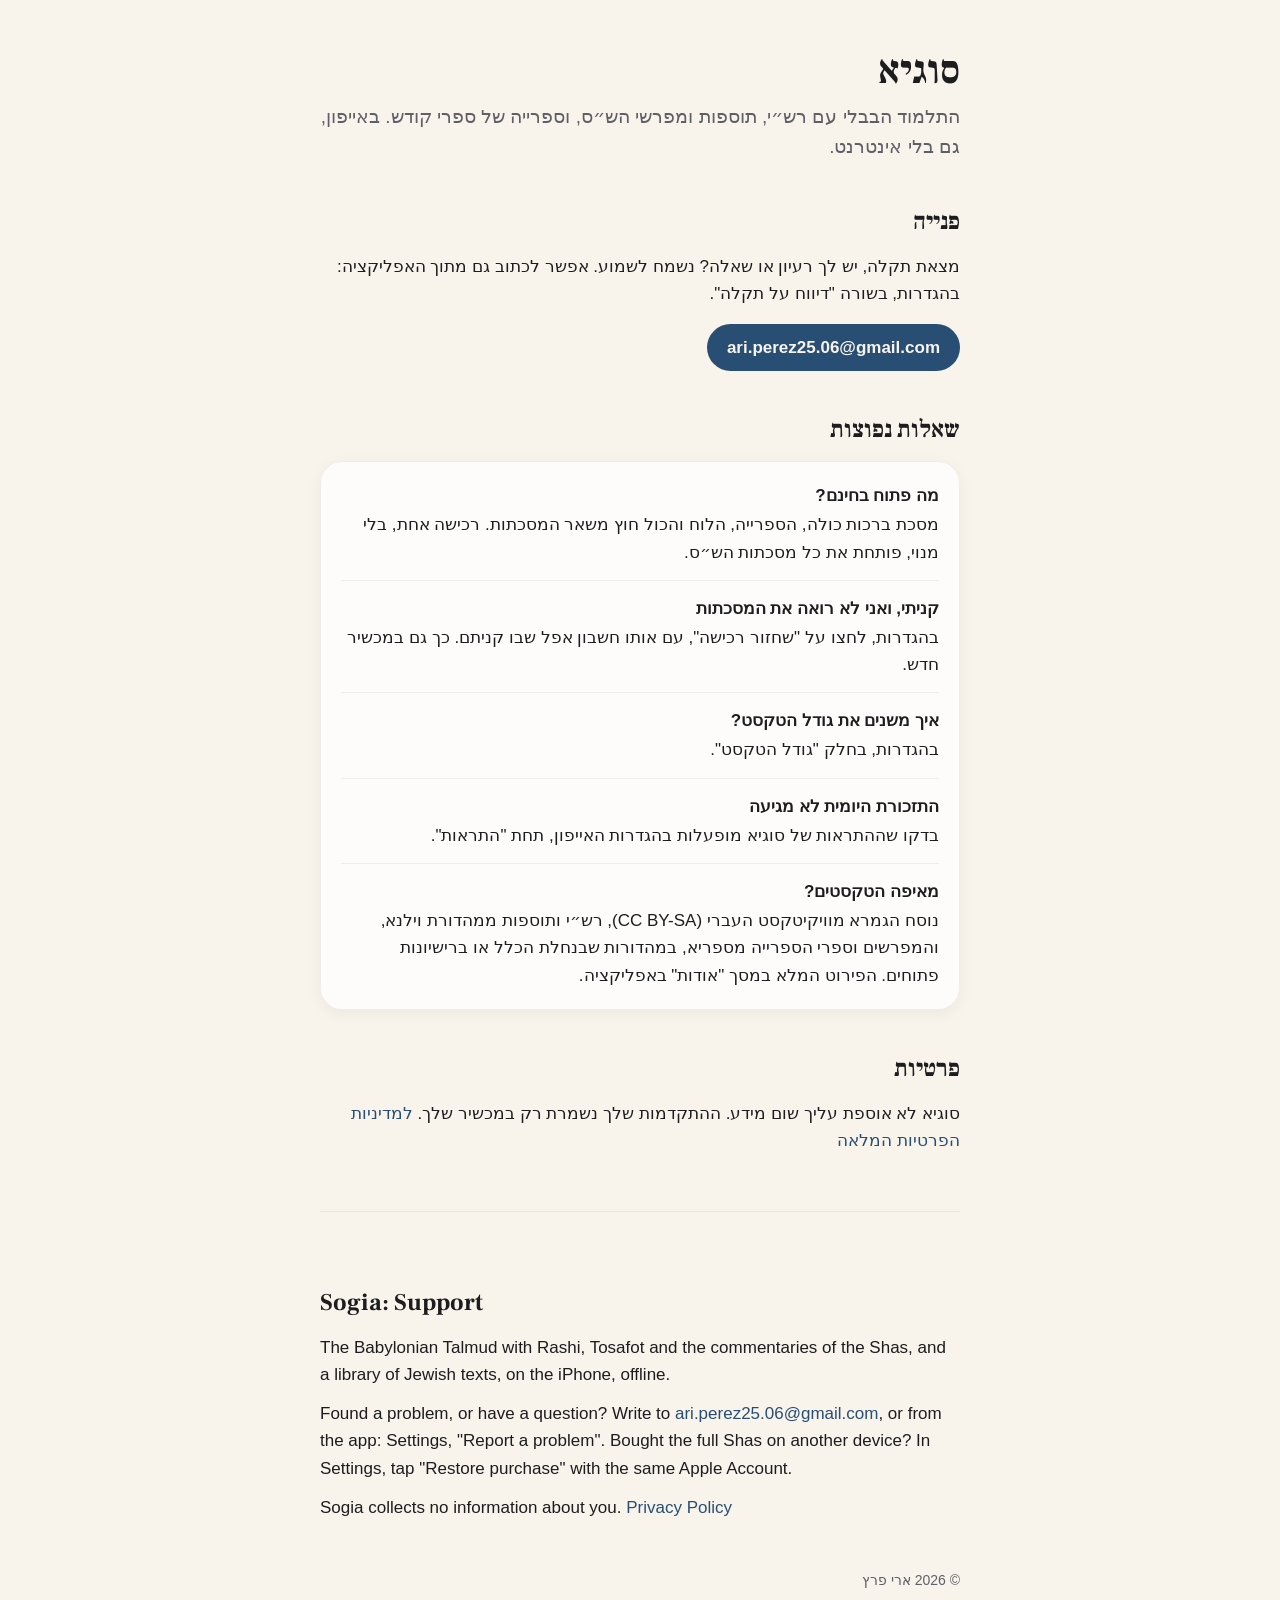
==== index.html @ ccdc5787 "Sogia: the support page and the privacy policy The pages the App Store links to: support, with the q" ====
<!doctype html>
<html lang="he" dir="rtl">
<head>
  <meta charset="utf-8">
  <meta name="viewport" content="width=device-width, initial-scale=1">
  <title>סוגיא · תמיכה</title>
  <meta name="description" content="סוגיא: התלמוד הבבלי עם רש״י, תוספות ומפרשי הש״ס, וספריית ספרי קודש, באייפון. תמיכה ושאלות נפוצות.">
  <link rel="preconnect" href="https://fonts.googleapis.com">
  <link rel="preconnect" href="https://fonts.gstatic.com" crossorigin>
  <link rel="stylesheet" href="https://fonts.googleapis.com/css2?family=Frank+Ruhl+Libre:wght@700&display=swap">
  <link rel="stylesheet" href="style.css">
</head>
<body>
<main>
  <h1>סוגיא</h1>
  <p class="lead">התלמוד הבבלי עם רש״י, תוספות ומפרשי הש״ס, וספרייה של ספרי קודש. באייפון, גם בלי אינטרנט.</p>

  <h2>פנייה</h2>
  <p>מצאת תקלה, יש לך רעיון או שאלה? נשמח לשמוע. אפשר לכתוב גם מתוך האפליקציה: בהגדרות, בשורה "דיווח על תקלה".</p>
  <p><a class="mail" href="mailto:ari.perez25.06@gmail.com">ari.perez25.06@gmail.com</a></p>

  <h2>שאלות נפוצות</h2>
  <div class="card">
    <div><strong>מה פתוח בחינם?</strong>מסכת ברכות כולה, הספרייה, הלוח והכול חוץ משאר המסכתות. רכישה אחת, בלי מנוי, פותחת את כל מסכתות הש״ס.</div>
    <div><strong>קניתי, ואני לא רואה את המסכתות</strong>בהגדרות, לחצו על "שחזור רכישה", עם אותו חשבון אפל שבו קניתם. כך גם במכשיר חדש.</div>
    <div><strong>איך משנים את גודל הטקסט?</strong>בהגדרות, בחלק "גודל הטקסט".</div>
    <div><strong>התזכורת היומית לא מגיעה</strong>בדקו שההתראות של סוגיא מופעלות בהגדרות האייפון, תחת "התראות".</div>
    <div><strong>מאיפה הטקסטים?</strong>נוסח הגמרא מוויקיטקסט העברי (CC BY-SA), רש״י ותוספות ממהדורת וילנא, והמפרשים וספרי הספרייה מספריא, במהדורות שבנחלת הכלל או ברישיונות פתוחים. הפירוט המלא במסך "אודות" באפליקציה.</div>
  </div>

  <h2>פרטיות</h2>
  <p>סוגיא לא אוספת עליך שום מידע. ההתקדמות שלך נשמרת רק במכשיר שלך. <a href="privacy.html">למדיניות הפרטיות המלאה</a></p>

  <section class="english" dir="ltr" lang="en">
    <h2>Sogia: Support</h2>
    <p>The Babylonian Talmud with Rashi, Tosafot and the commentaries of the Shas, and a library of Jewish texts, on the iPhone, offline.</p>
    <p>Found a problem, or have a question? Write to <a href="mailto:ari.perez25.06@gmail.com">ari.perez25.06@gmail.com</a>, or from the app: Settings, "Report a problem". Bought the full Shas on another device? In Settings, tap "Restore purchase" with the same Apple Account.</p>
    <p>Sogia collects no information about you. <a href="privacy.html">Privacy Policy</a></p>
  </section>

  <footer>© 2026 ארי פרץ</footer>
</main>
</body>
</html>
---- style.css ----
/* The pages of Sogia: the app's paper, ink and book face. */
:root {
  --paper: #f8f4ec;
  --ink: #1d1d1f;
  --soft: #5f5f66;
  --accent: #284e73;
  --card: rgba(255, 255, 255, 0.72);
  --edge: rgba(0, 0, 0, 0.06);
  color-scheme: light dark;
}
@media (prefers-color-scheme: dark) {
  :root {
    --paper: #12161a;
    --ink: #f2f2f4;
    --soft: #a1a1aa;
    --accent: #94bce4;
    --card: rgba(255, 255, 255, 0.06);
    --edge: rgba(255, 255, 255, 0.1);
  }
}
* { box-sizing: border-box; }
body {
  margin: 0;
  background: var(--paper);
  color: var(--ink);
  font: 17px/1.6 -apple-system, BlinkMacSystemFont, "Segoe UI", "Arial Hebrew", Arial, sans-serif;
  -webkit-font-smoothing: antialiased;
}
main { max-width: 680px; margin: 0 auto; padding: 48px 20px 64px; }
h1, h2, .book { font-family: "Frank Ruhl Libre", "Times New Roman", serif; font-weight: 700; }
h1 { font-size: 40px; line-height: 1.15; margin: 0 0 8px; }
h2 { font-size: 24px; margin: 40px 0 12px; }
p { margin: 0 0 12px; }
.lead { color: var(--soft); font-size: 19px; margin-bottom: 28px; }
.updated { color: var(--soft); font-size: 15px; }
a { color: var(--accent); text-decoration: none; }
a:hover { text-decoration: underline; }
.card {
  background: var(--card);
  border: 1px solid var(--edge);
  border-radius: 22px;
  padding: 6px 20px;
  box-shadow: 0 4px 16px rgba(0, 0, 0, 0.05);
}
.card > div { padding: 14px 0; border-top: 1px solid var(--edge); }
.card > div:first-child { border-top: 0; }
.card strong { display: block; margin-bottom: 2px; }
.short { font-size: 20px; font-weight: 600; margin: 0 0 16px; }
.mail { display: inline-block; margin-top: 4px; padding: 10px 20px; border-radius: 999px; background: var(--accent); color: var(--paper); font-weight: 600; }
.mail:hover { text-decoration: none; opacity: 0.92; }
.english { margin-top: 56px; padding-top: 32px; border-top: 1px solid var(--edge); }
footer { margin-top: 48px; color: var(--soft); font-size: 14px; }
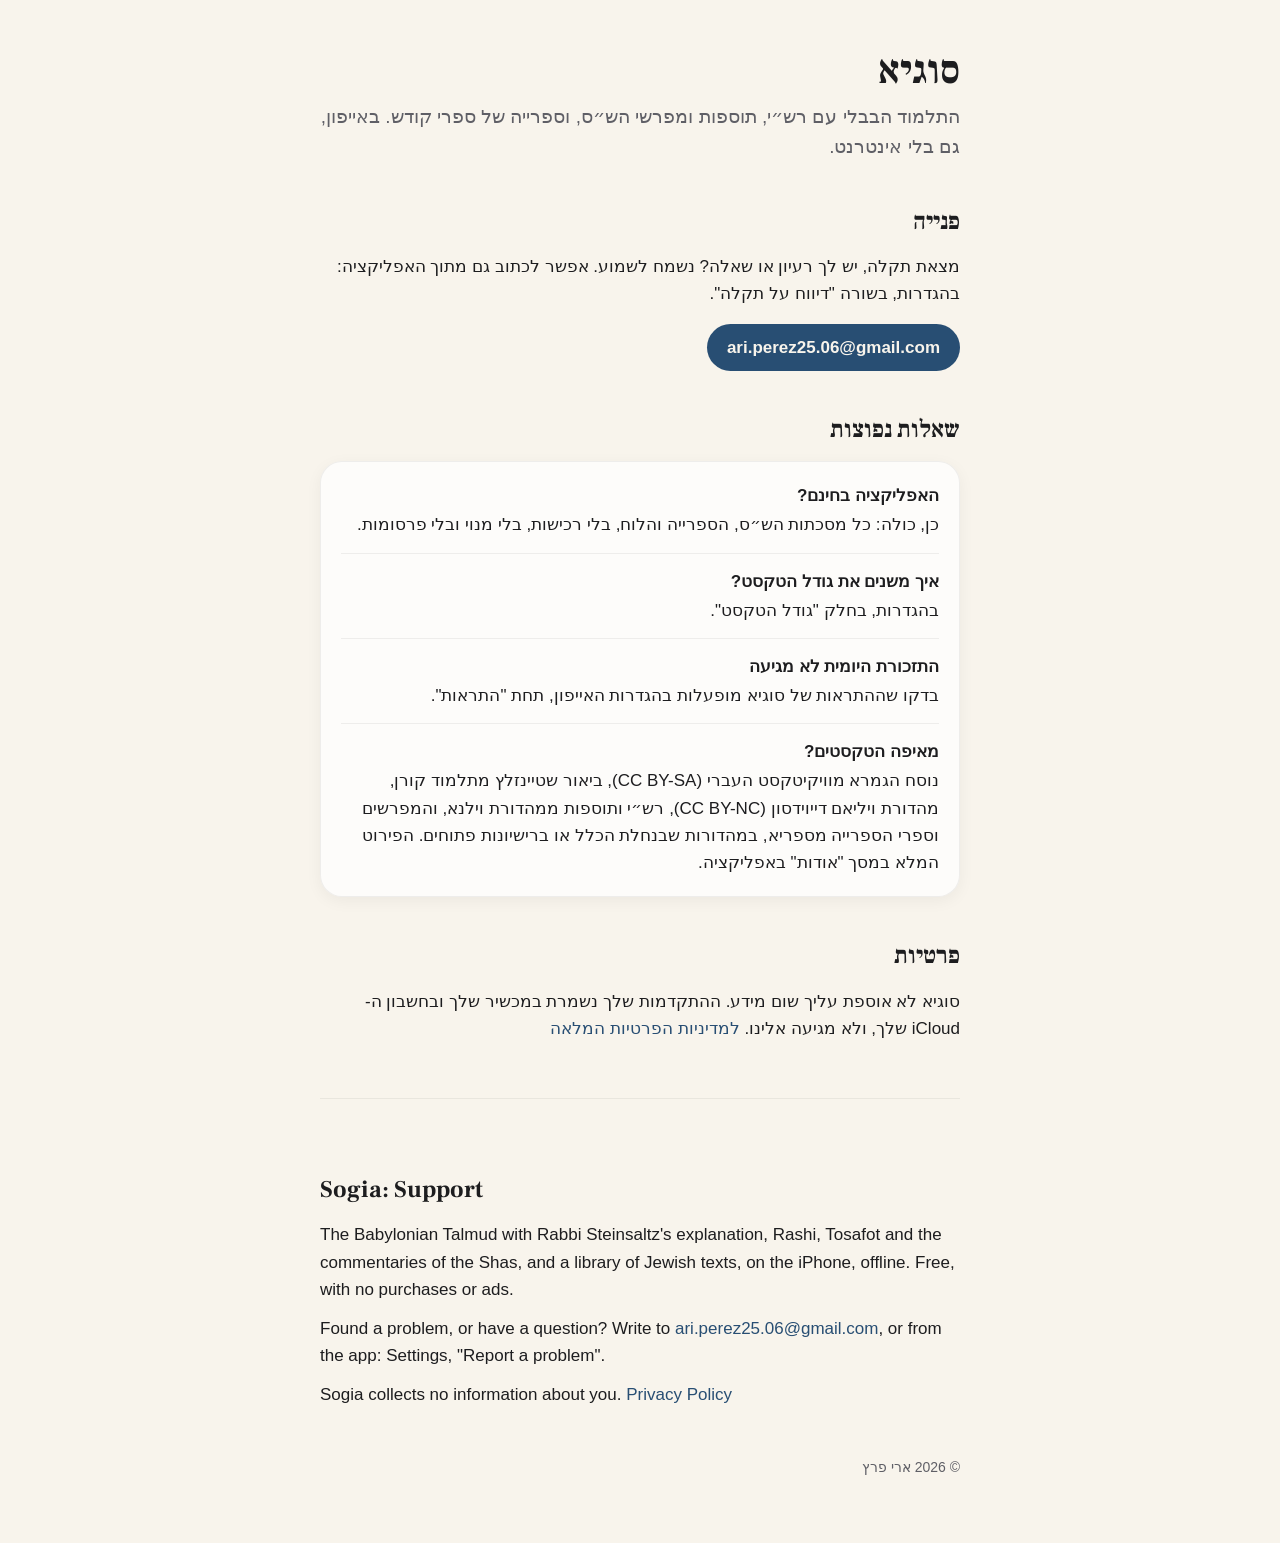
==== commit bdf4dd63: "Sogia: free, with Steinsaltz; the learning kept in iCloud The support page's questions no longer spe" ====
--- a/index.html
+++ b/index.html
@@ -21,20 +21,19 @@
 
   <h2>שאלות נפוצות</h2>
   <div class="card">
-    <div><strong>מה פתוח בחינם?</strong>מסכת ברכות כולה, הספרייה, הלוח והכול חוץ משאר המסכתות. רכישה אחת, בלי מנוי, פותחת את כל מסכתות הש״ס.</div>
-    <div><strong>קניתי, ואני לא רואה את המסכתות</strong>בהגדרות, לחצו על "שחזור רכישה", עם אותו חשבון אפל שבו קניתם. כך גם במכשיר חדש.</div>
+    <div><strong>האפליקציה בחינם?</strong>כן, כולה: כל מסכתות הש״ס, הספרייה והלוח, בלי רכישות, בלי מנוי ובלי פרסומות.</div>
     <div><strong>איך משנים את גודל הטקסט?</strong>בהגדרות, בחלק "גודל הטקסט".</div>
     <div><strong>התזכורת היומית לא מגיעה</strong>בדקו שההתראות של סוגיא מופעלות בהגדרות האייפון, תחת "התראות".</div>
-    <div><strong>מאיפה הטקסטים?</strong>נוסח הגמרא מוויקיטקסט העברי (CC BY-SA), רש״י ותוספות ממהדורת וילנא, והמפרשים וספרי הספרייה מספריא, במהדורות שבנחלת הכלל או ברישיונות פתוחים. הפירוט המלא במסך "אודות" באפליקציה.</div>
+    <div><strong>מאיפה הטקסטים?</strong>נוסח הגמרא מוויקיטקסט העברי (CC BY-SA), ביאור שטיינזלץ מתלמוד קורן, מהדורת ויליאם דייוידסון (CC BY-NC), רש״י ותוספות ממהדורת וילנא, והמפרשים וספרי הספרייה מספריא, במהדורות שבנחלת הכלל או ברישיונות פתוחים. הפירוט המלא במסך "אודות" באפליקציה.</div>
   </div>
 
   <h2>פרטיות</h2>
-  <p>סוגיא לא אוספת עליך שום מידע. ההתקדמות שלך נשמרת רק במכשיר שלך. <a href="privacy.html">למדיניות הפרטיות המלאה</a></p>
+  <p>סוגיא לא אוספת עליך שום מידע. ההתקדמות שלך נשמרת במכשיר שלך ובחשבון ה-iCloud שלך, ולא מגיעה אלינו. <a href="privacy.html">למדיניות הפרטיות המלאה</a></p>
 
   <section class="english" dir="ltr" lang="en">
     <h2>Sogia: Support</h2>
-    <p>The Babylonian Talmud with Rashi, Tosafot and the commentaries of the Shas, and a library of Jewish texts, on the iPhone, offline.</p>
-    <p>Found a problem, or have a question? Write to <a href="mailto:ari.perez25.06@gmail.com">ari.perez25.06@gmail.com</a>, or from the app: Settings, "Report a problem". Bought the full Shas on another device? In Settings, tap "Restore purchase" with the same Apple Account.</p>
+    <p>The Babylonian Talmud with Rabbi Steinsaltz's explanation, Rashi, Tosafot and the commentaries of the Shas, and a library of Jewish texts, on the iPhone, offline. Free, with no purchases or ads.</p>
+    <p>Found a problem, or have a question? Write to <a href="mailto:ari.perez25.06@gmail.com">ari.perez25.06@gmail.com</a>, or from the app: Settings, "Report a problem".</p>
     <p>Sogia collects no information about you. <a href="privacy.html">Privacy Policy</a></p>
   </section>
 
